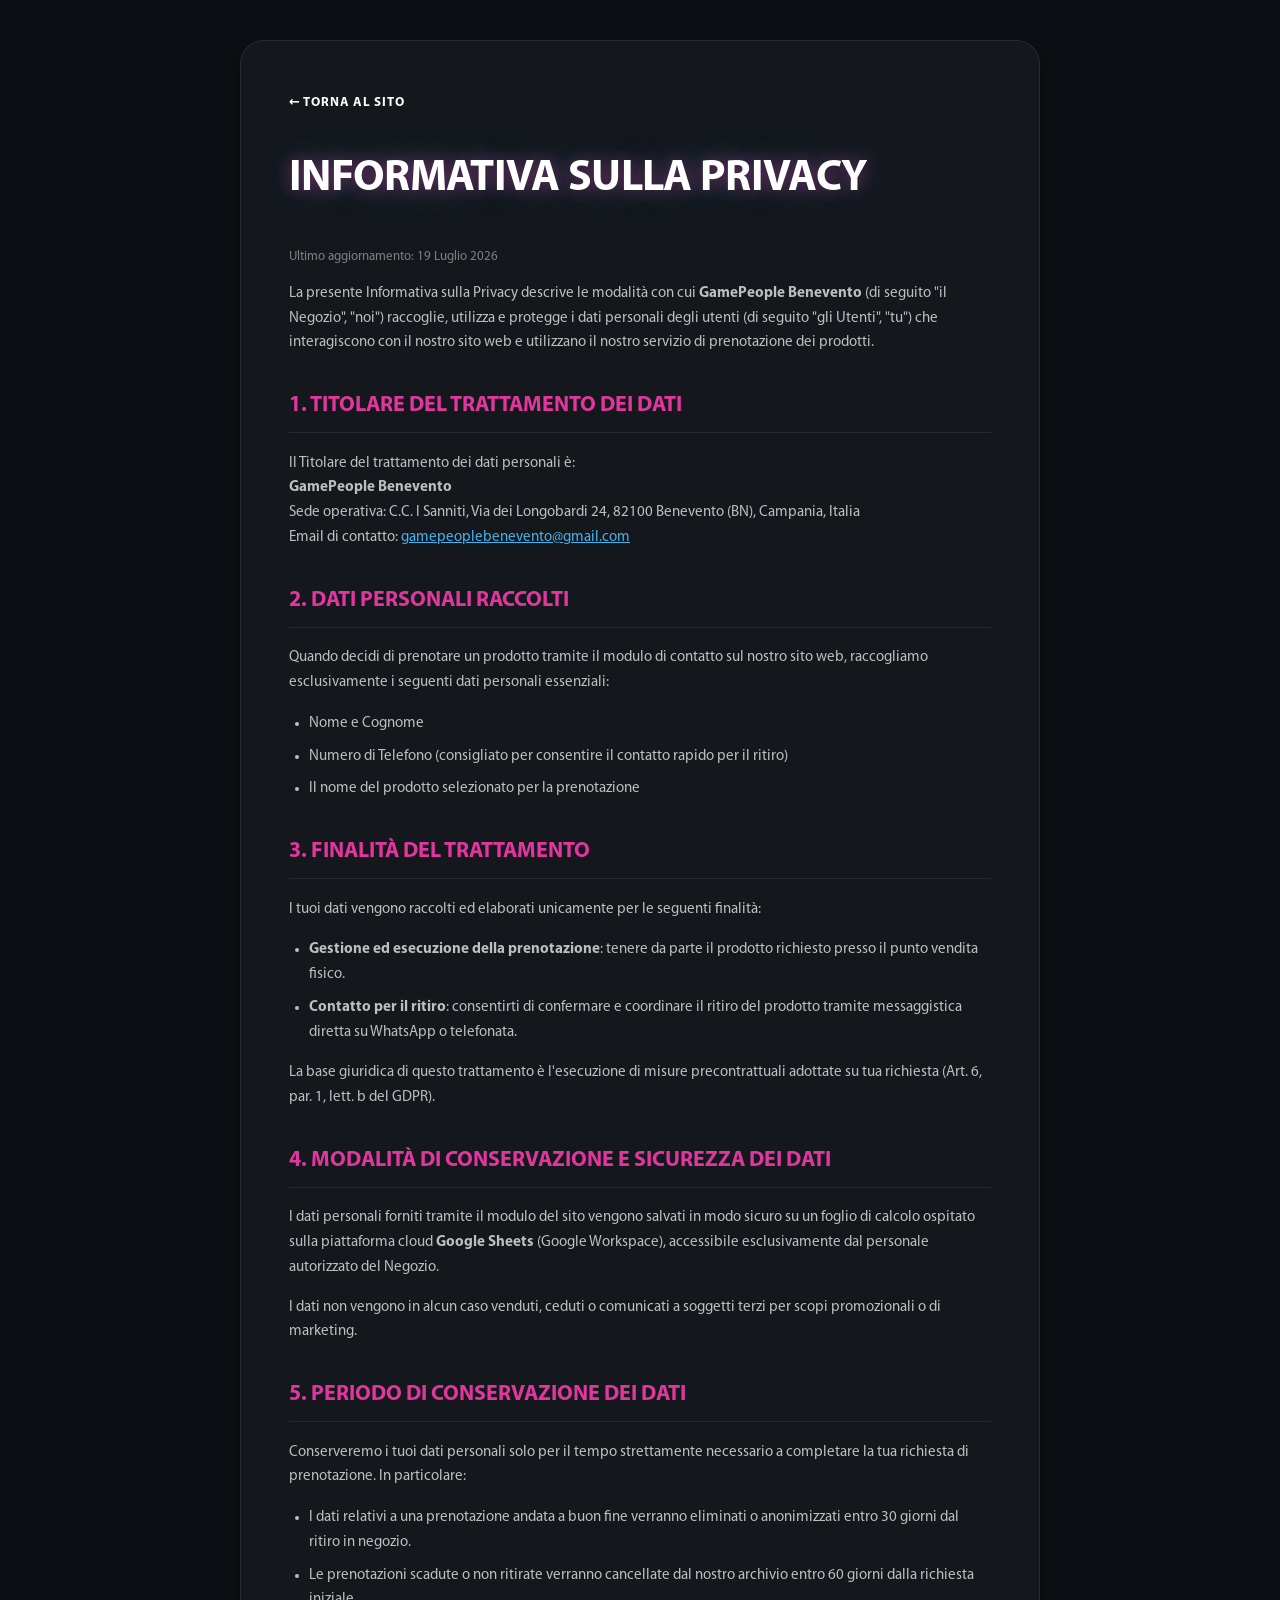
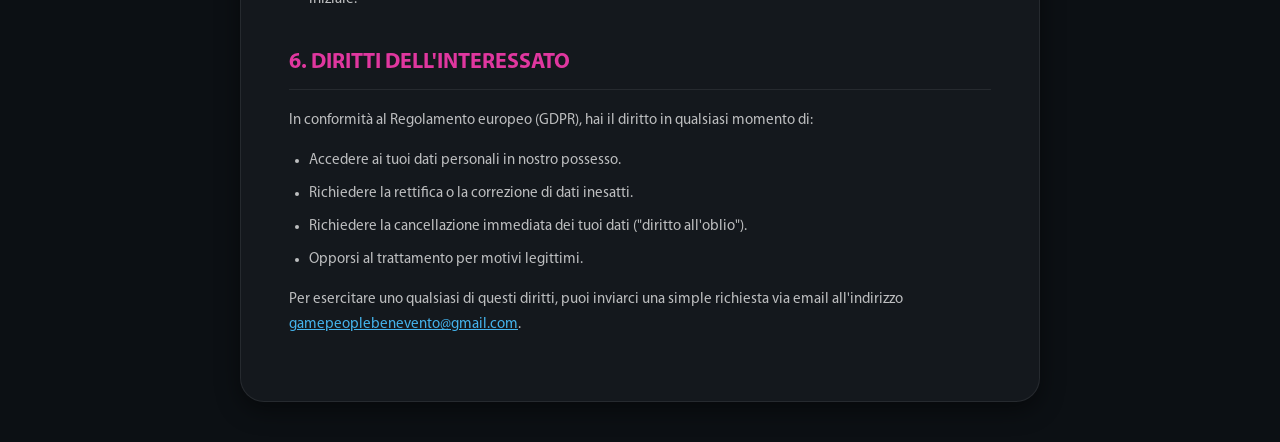
==== privacy.html @ 2a4a7c72 "feat: aggiunta conformità GDPR con checkbox privacy e pagina privacy.html" ====
<!DOCTYPE html>
<html lang="it">
<head>
  <meta charset="utf-8">
  <meta name="viewport" content="width=device-width, initial-scale=1">
  <title>Informativa sulla Privacy | GamePeople Benevento</title>
  <link rel="icon" href="../assets/logo-favicon.svg" type="image/svg+xml">
  <link rel="stylesheet" href="../colors_and_type.css">
  <style>
    body {
      background: var(--bg-stage);
      color: var(--fg-1);
      font-family: var(--font-body);
      line-height: 1.65;
      margin: 0;
      padding: 40px 20px;
      display: flex;
      justify-content: center;
      align-items: center;
      min-height: 100vh;
      box-sizing: border-box;
    }
    .container {
      max-width: 800px;
      width: 100%;
      background: var(--bg-card);
      border: 1px solid var(--border-hairline);
      border-radius: var(--radius-lg);
      padding: clamp(24px, 6vw, 48px);
      box-shadow: var(--shadow-card);
      box-sizing: border-box;
    }
    h1 {
      font-family: var(--font-display);
      text-transform: uppercase;
      color: #fff;
      text-shadow: var(--glow-headline-soft);
      margin-top: 0;
      font-size: clamp(28px, 4vw, 44px);
      letter-spacing: -0.015em;
    }
    h2 {
      font-family: var(--font-display);
      text-transform: uppercase;
      color: var(--gp-magenta-bright);
      margin-top: 32px;
      font-size: clamp(18px, 2.5vw, 22px);
      border-bottom: 1px solid var(--border-hairline);
      padding-bottom: 8px;
    }
    p, li {
      color: var(--fg-2);
      font-size: 15px;
    }
    ul {
      padding-left: 20px;
    }
    li {
      margin-bottom: 8px;
    }
    a {
      color: var(--gp-blue-bright);
      text-decoration: underline;
      transition: color 0.15s ease;
    }
    a:hover {
      color: #fff;
    }
    .back-btn {
      display: inline-flex;
      align-items: center;
      margin-bottom: 30px;
      color: #fff;
      font-weight: 700;
      text-transform: uppercase;
      font-size: 13px;
      letter-spacing: .06em;
      gap: 6px;
      transition: transform 0.15s ease;
      text-decoration: none;
    }
    .back-btn:hover {
      transform: translateX(-3px);
      color: var(--gp-magenta-bright);
    }
  </style>
</head>
<body>
  <div class="container">
    <a href="/" class="back-btn">
      ← Torna al sito
    </a>
    <h1>Informativa sulla Privacy</h1>
    <p style="color: var(--fg-3); font-size: 13px;">Ultimo aggiornamento: 19 Luglio 2026</p>
    <p>La presente Informativa sulla Privacy descrive le modalità con cui <strong>GamePeople Benevento</strong> (di seguito "il Negozio", "noi") raccoglie, utilizza e protegge i dati personali degli utenti (di seguito "gli Utenti", "tu") che interagiscono con il nostro sito web e utilizzano il nostro servizio di prenotazione dei prodotti.</p>

    <h2>1. Titolare del Trattamento dei Dati</h2>
    <p>Il Titolare del trattamento dei dati personali è:<br>
    <strong>GamePeople Benevento</strong><br>
    Sede operativa: C.C. I Sanniti, Via dei Longobardi 24, 82100 Benevento (BN), Campania, Italia<br>
    Email di contatto: <a href="mailto:gamepeoplebenevento@gmail.com">gamepeoplebenevento@gmail.com</a></p>

    <h2>2. Dati Personali Raccolti</h2>
    <p>Quando decidi di prenotare un prodotto tramite il modulo di contatto sul nostro sito web, raccogliamo esclusivamente i seguenti dati personali essenziali:</p>
    <ul>
      <li>Nome e Cognome</li>
      <li>Numero di Telefono (consigliato per consentire il contatto rapido per il ritiro)</li>
      <li>Il nome del prodotto selezionato per la prenotazione</li>
    </ul>

    <h2>3. Finalità del Trattamento</h2>
    <p>I tuoi dati vengono raccolti ed elaborati unicamente per le seguenti finalità:</p>
    <ul>
      <li><strong>Gestione ed esecuzione della prenotazione</strong>: tenere da parte il prodotto richiesto presso il punto vendita fisico.</li>
      <li><strong>Contatto per il ritiro</strong>: consentirti di confermare e coordinare il ritiro del prodotto tramite messaggistica diretta su WhatsApp o telefonata.</li>
    </ul>
    <p>La base giuridica di questo trattamento è l'esecuzione di misure precontrattuali adottate su tua richiesta (Art. 6, par. 1, lett. b del GDPR).</p>

    <h2>4. Modalità di Conservazione e Sicurezza dei Dati</h2>
    <p>I dati personali forniti tramite il modulo del sito vengono salvati in modo sicuro su un foglio di calcolo ospitato sulla piattaforma cloud <strong>Google Sheets</strong> (Google Workspace), accessibile esclusivamente dal personale autorizzato del Negozio.</p>
    <p>I dati non vengono in alcun caso venduti, ceduti o comunicati a soggetti terzi per scopi promozionali o di marketing.</p>

    <h2>5. Periodo di Conservazione dei Dati</h2>
    <p>Conserveremo i tuoi dati personali solo per il tempo strettamente necessario a completare la tua richiesta di prenotazione. In particolare:</p>
    <ul>
      <li>I dati relativi a una prenotazione andata a buon fine verranno eliminati o anonimizzati entro 30 giorni dal ritiro in negozio.</li>
      <li>Le prenotazioni scadute o non ritirate verranno cancellate dal nostro archivio entro 60 giorni dalla richiesta iniziale.</li>
    </ul>

    <h2>6. Diritti dell'Interessato</h2>
    <p>In conformità al Regolamento europeo (GDPR), hai il diritto in qualsiasi momento di:</p>
    <ul>
      <li>Accedere ai tuoi dati personali in nostro possesso.</li>
      <li>Richiedere la rettifica o la correzione di dati inesatti.</li>
      <li>Richiedere la cancellazione immediata dei tuoi dati ("diritto all'oblio").</li>
      <li>Opporsi al trattamento per motivi legittimi.</li>
    </ul>
    <p>Per esercitare uno qualsiasi di questi diritti, puoi inviarci una simple richiesta via email all'indirizzo <a href="mailto:gamepeoplebenevento@gmail.com">gamepeoplebenevento@gmail.com</a>.</p>
  </div>
</body>
</html>
---- colors_and_type.css ----
/* ============================================================
   GamePeople Benevento — Colors & Type
   Source: Figma "GamePeople.fig" — extracted Nov 2025
   Brand: Italian TCG / collectibles store, Benevento, Italy
   ============================================================ */

/* ----- Brand webfont: Myriad Pro (self-hosted, user-supplied) -----
   The real brand face. Humanist sans with full condensed family.
   - Regular / Light / Semibold / Bold  → body, UI, subheads
   - Bold Condensed (+italic)            → display headlines & "moment" lines
   Family names below are referenced by --font-display / --font-body. */

@font-face {
  font-family: 'Myriad Pro';
  font-weight: 300;
  font-style: normal;
  src: url('fonts/MyriadPro-Light.otf') format('opentype');
  font-display: swap;
}

@font-face {
  font-family: 'Myriad Pro';
  font-weight: 400;
  font-style: normal;
  src: url('fonts/MYRIADPRO-REGULAR.OTF') format('opentype');
  font-display: swap;
}

@font-face {
  font-family: 'Myriad Pro';
  font-weight: 600;
  font-style: normal;
  src: url('fonts/MYRIADPRO-SEMIBOLD.OTF') format('opentype');
  font-display: swap;
}

@font-face {
  font-family: 'Myriad Pro';
  font-weight: 600;
  font-style: italic;
  src: url('fonts/MYRIADPRO-SEMIBOLDIT.OTF') format('opentype');
  font-display: swap;
}

@font-face {
  font-family: 'Myriad Pro';
  font-weight: 700;
  font-style: normal;
  src: url('fonts/MYRIADPRO-BOLD.OTF') format('opentype');
  font-display: swap;
}

@font-face {
  font-family: 'Myriad Pro';
  font-weight: 700;
  font-style: italic;
  src: url('fonts/MYRIADPRO-BOLDIT.OTF') format('opentype');
  font-display: swap;
}

/* Condensed cuts get their own family name (stretch is unreliable for .otf) */
@font-face {
  font-family: 'Myriad Pro Cond';
  font-weight: 400;
  font-style: normal;
  src: url('fonts/MYRIADPRO-COND.OTF') format('opentype');
  font-display: swap;
}

@font-face {
  font-family: 'Myriad Pro Cond';
  font-weight: 400;
  font-style: italic;
  src: url('fonts/MYRIADPRO-CONDIT.OTF') format('opentype');
  font-display: swap;
}

@font-face {
  font-family: 'Myriad Pro Cond';
  font-weight: 700;
  font-style: normal;
  src: url('fonts/MYRIADPRO-BOLDCOND.OTF') format('opentype');
  font-display: swap;
}

@font-face {
  font-family: 'Myriad Pro Cond';
  font-weight: 700;
  font-style: italic;
  src: url('fonts/MYRIADPRO-BOLDCONDIT.OTF') format('opentype');
  font-display: swap;
}

/* ----- Paired display face: Bricolage Grotesque (Google Fonts CDN) -----
   Characterful modern grotesque for short hero headlines. Pairs with the
   humanist Myriad Pro workhorse. Not a brand-supplied file — CDN-delivered. */
@import url('https://fonts.googleapis.com/css2?family=Bricolage+Grotesque:opsz,wght@12..96,600;12..96,700;12..96,800&display=swap');

:root {
  /* ---------- BRAND CORE (real logo palette) ------------- */
  --gp-magenta: #B31E80;
  /* primary brand magenta (real logo) */
  --gp-magenta-deep: #8E1566;
  /* shadow / hover variant       */
  --gp-magenta-bright: #E0379F;
  /* lifted magenta for glow on dark */
  --gp-blue: #2D99D5;
  /* secondary blue (real logo dots) */
  --gp-blue-deep: #2178AB;
  --gp-blue-bright: #45B4ED;
  /* lifted blue for glow on dark   */
  --gp-cyan: #2D99D5;
  /* alias — brand secondary is this blue */
  --gp-cyan-deep: #2178AB;

  /* ---------- COMMUNICATION PALETTE ----------------------- */
  /* Dark stage + white headlines wrapped in a magenta/blue chroma glow */
  --gp-ink: #0C1014;
  /* official Figma var "gray-100" */
  --gp-ink-soft: #14181D;
  /* lifted surface on dark      */
  --gp-ink-card: #1E2329;
  /* tertiary surface            */
  --gp-paper: #FFFFFF;
  /* official Figma var "white-100" */
  --gp-paper-dim: rgba(255, 255, 255, .72);
  --gp-paper-mute: rgba(255, 255, 255, .45);

  /* ---------- SEMANTIC SURFACES --------------------------- */
  --fg-1: var(--gp-paper);
  /* primary text on dark */
  --fg-2: var(--gp-paper-dim);
  /* secondary text       */
  --fg-3: var(--gp-paper-mute);
  /* tertiary / meta      */
  --fg-accent: var(--gp-paper);
  /* hero headline fill = white + chroma glow */
  --fg-magenta: var(--gp-magenta-bright);
  /* magenta accent on dark */
  --fg-blue: var(--gp-blue-bright);
  /* blue accent on dark    */
  --fg-link: var(--gp-blue-bright);
  /* link / pin / CTA       */
  --fg-pop: var(--gp-magenta);
  /* pop-callout ink (was orange) */

  --bg-stage: var(--gp-ink);
  /* default canvas       */
  --bg-stage-grad: radial-gradient(circle at 50% 0%, #1A1F26 0%, #0C1014 60%);
  --bg-card: var(--gp-ink-soft);
  --bg-card-2: var(--gp-ink-card);

  --border-hairline: rgba(255, 255, 255, .08);
  --border-strong: rgba(255, 255, 255, .18);

  /* ---------- TYPOGRAPHY (FAMILIES) ----------------------- */
  /* Display: Bricolage Grotesque — paired display face for short hero words */
  --font-display: 'Bricolage Grotesque', 'Myriad Pro', system-ui, sans-serif;
  /* Condensed: Myriad Pro Bold Condensed — for long headline lines        */
  --font-cond: 'Myriad Pro Cond', 'Arial Narrow', sans-serif;
  /* Subhead / body / UI: Myriad Pro upright                                */
  --font-body: 'Myriad Pro', 'Helvetica Neue', system-ui, -apple-system, Arial, sans-serif;
  /* "Moment" lines (timestamps): Myriad Pro Condensed (bold + italic)      */
  --font-moment: 'Myriad Pro Cond', 'Myriad Pro', sans-serif;
  --font-serif: var(--font-moment);
  /* back-compat alias */

  /* ---------- TYPE SCALE (px) ----------------------------- */
  --fs-display-xl: 220px;
  /* hero IG headlines (FB09, YU-GI-OH!) */
  --fs-display-lg: 140px;
  --fs-display-md: 88px;
  --fs-h1: 64px;
  --fs-h2: 44px;
  --fs-h3: 32px;
  --fs-body-lg: 22px;
  --fs-body: 17px;
  --fs-body-sm: 14px;
  --fs-meta: 12px;

  --lh-tight: 0.92;
  --lh-snug: 1.05;
  --lh-normal: 1.35;
  --lh-loose: 1.55;

  --ls-display: -0.01em;
  --ls-headline: 0.02em;
  --ls-caps: 0.08em;
  /* wide-tracked label caps */

  /* ---------- SPACING (modular, 4px base) ----------------- */
  --sp-1: 4px;
  --sp-2: 8px;
  --sp-3: 12px;
  --sp-4: 16px;
  --sp-5: 24px;
  --sp-6: 32px;
  --sp-7: 48px;
  --sp-8: 64px;
  --sp-9: 96px;

  /* ---------- RADII & SHADOWS ----------------------------- */
  --radius-sm: 6px;
  --radius-md: 12px;
  --radius-lg: 24px;
  --radius-pill: 999px;

  /* The signature chroma glow: magenta core + blue halo + faint white.
     Wraps the white hero headlines — neon-arcade energy for the TCG store. */
  --glow-headline: 0 0 22px rgba(224, 55, 159, .60),
    0 0 52px rgba(69, 180, 237, .42),
    0 0 8px rgba(255, 255, 255, .30);
  --glow-headline-soft: 0 0 16px rgba(224, 55, 159, .45),
    0 0 34px rgba(69, 180, 237, .30);
  /* Single-hue glows for monochrome headlines */
  --glow-magenta: 0 0 26px rgba(224, 55, 159, .60), 0 0 10px rgba(224, 55, 159, .55);
  --glow-blue: 0 0 26px rgba(69, 180, 237, .60), 0 0 10px rgba(69, 180, 237, .55);

  --shadow-card: 0 8px 24px rgba(0, 0, 0, .45);
  --shadow-pop: 0 12px 40px rgba(0, 0, 0, .6);
}

/* ============================================================
   SEMANTIC ELEMENT STYLES
   Apply by default to common tags + .gp-* helpers
   ============================================================ */

.gp-stage {
  background: var(--bg-stage);
  color: var(--fg-1);
  font-family: var(--font-body);
}

/* ----- Display headlines (white, wrapped in the chroma glow) - */
.gp-display,
h1.gp-display {
  font-family: var(--font-display);
  font-weight: 800;
  /* Bricolage Grotesque ExtraBold */
  font-size: var(--fs-display-lg);
  line-height: var(--lh-tight);
  letter-spacing: var(--ls-display);
  color: var(--fg-accent);
  /* white */
  text-shadow: var(--glow-headline);
  text-transform: uppercase;
}

.gp-display--xl {
  font-size: var(--fs-display-xl);
}

.gp-display--md {
  font-size: var(--fs-display-md);
}

/* Monochrome headline variants */
.gp-display--magenta {
  color: var(--fg-magenta);
  text-shadow: var(--glow-magenta);
}

.gp-display--blue {
  color: var(--fg-blue);
  text-shadow: var(--glow-blue);
}

/* Condensed display for long Italian lines (uses the Myriad cut) */
.gp-display--cond {
  font-family: var(--font-cond);
  font-weight: 700;
  letter-spacing: 0;
}

/* ----- White subhead (the bold sans line under headlines) -- */
.gp-subhead {
  font-family: var(--font-body);
  font-weight: 700;
  font-size: var(--fs-h2);
  line-height: var(--lh-snug);
  letter-spacing: var(--ls-headline);
  color: var(--fg-1);
  text-transform: uppercase;
}

/* ----- "Moment" lines (timestamps, "DOMANI alle 15:00") ----
   Myriad Pro Condensed; magenta upright bold noun + white
   condensed italic time.                                       */
.gp-serif,
.gp-moment {
  font-family: var(--font-moment);
  font-weight: 700;
  font-size: var(--fs-display-md);
  line-height: var(--lh-snug);
  color: var(--fg-magenta);
  text-shadow: var(--glow-magenta);
  text-transform: uppercase;
}

.gp-serif--italic,
.gp-moment--italic {
  font-style: italic;
  font-weight: 400;
  text-transform: none;
  color: var(--fg-1);
  text-shadow: 0 0 18px rgba(255, 255, 255, .25);
}

/* ----- Pop callout (orange box for unexpected finds) ------- */
.gp-pop {
  display: inline-block;
  background: var(--gp-paper);
  color: var(--fg-pop);
  font-family: var(--font-body);
  font-weight: 700;
  text-transform: uppercase;
  font-size: var(--fs-h3);
  padding: var(--sp-3) var(--sp-5);
  letter-spacing: 0;
  line-height: 1.18;
  border-radius: 4px;
  box-shadow: var(--shadow-pop);
}

/* ----- Wide-tracked label caps ----------------------------- */
.gp-label {
  font-family: var(--font-body);
  font-weight: 700;
  font-size: var(--fs-body-sm);
  text-transform: uppercase;
  letter-spacing: var(--ls-caps);
  color: var(--fg-2);
}

/* ----- Body copy ------------------------------------------- */
.gp-body {
  font-family: var(--font-body);
  font-weight: 400;
  font-size: var(--fs-body);
  line-height: var(--lh-loose);
  color: var(--fg-2);
  text-wrap: pretty;
}

/* ----- Address / meta block (Facebook cover style) --------- */
.gp-meta {
  font-family: var(--font-body);
  font-weight: 700;
  font-size: var(--fs-body-lg);
  color: var(--fg-1);
}

.gp-meta__sub {
  font-weight: 400;
  color: var(--fg-2);
  font-size: var(--fs-body);
}
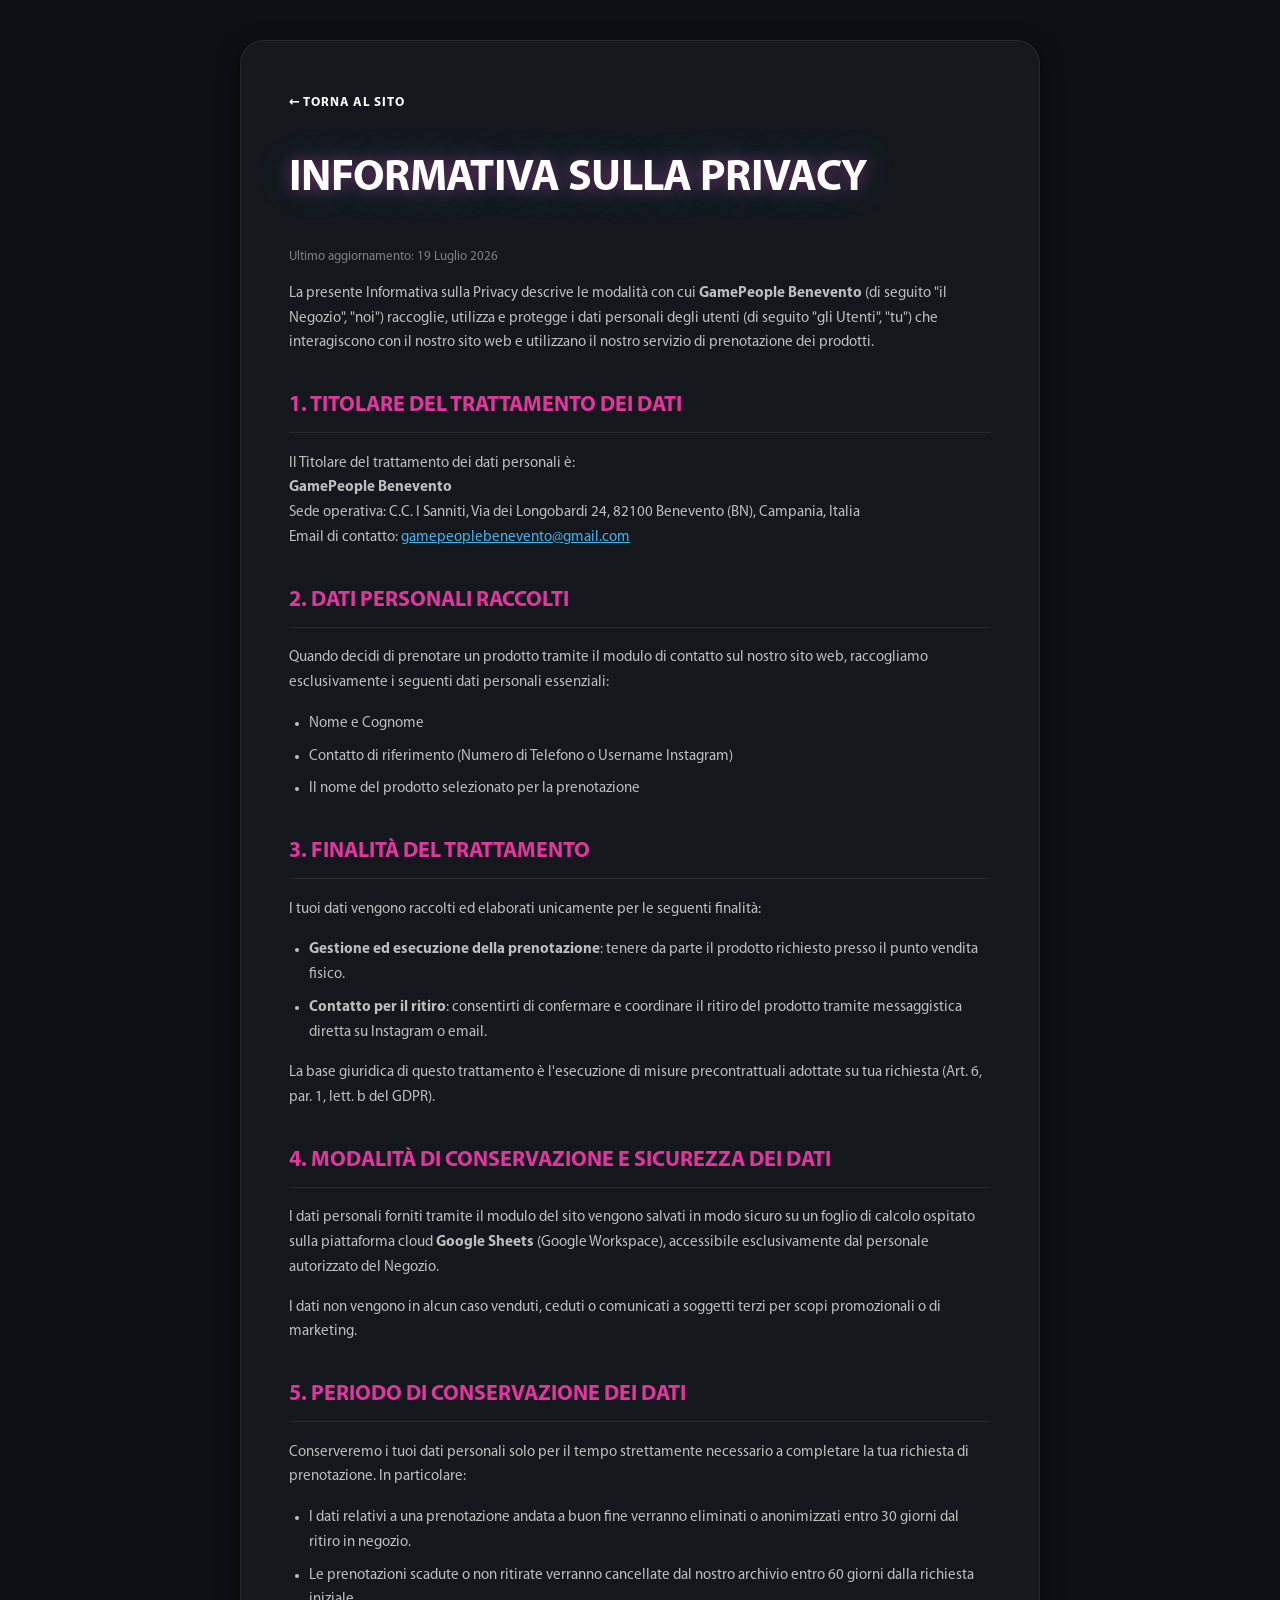
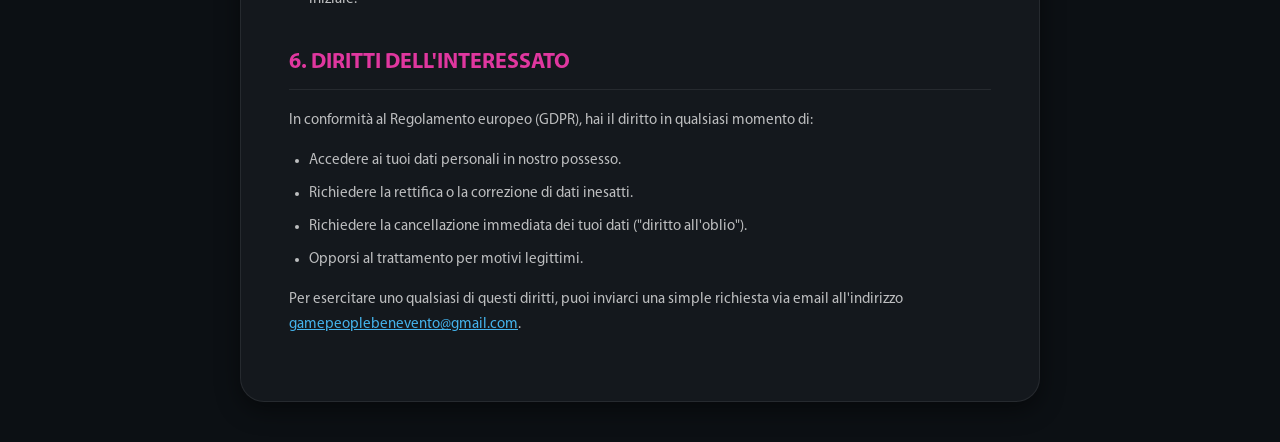
==== commit 3289d576: "feat: rimosso cellulare personale, integrato Instagram DM per le prenotazioni" ====
--- a/privacy.html
+++ b/privacy.html
@@ -104,7 +104,7 @@
     <p>Quando decidi di prenotare un prodotto tramite il modulo di contatto sul nostro sito web, raccogliamo esclusivamente i seguenti dati personali essenziali:</p>
     <ul>
       <li>Nome e Cognome</li>
-      <li>Numero di Telefono (consigliato per consentire il contatto rapido per il ritiro)</li>
+      <li>Contatto di riferimento (Numero di Telefono o Username Instagram)</li>
       <li>Il nome del prodotto selezionato per la prenotazione</li>
     </ul>
 
@@ -112,7 +112,7 @@
     <p>I tuoi dati vengono raccolti ed elaborati unicamente per le seguenti finalità:</p>
     <ul>
       <li><strong>Gestione ed esecuzione della prenotazione</strong>: tenere da parte il prodotto richiesto presso il punto vendita fisico.</li>
-      <li><strong>Contatto per il ritiro</strong>: consentirti di confermare e coordinare il ritiro del prodotto tramite messaggistica diretta su WhatsApp o telefonata.</li>
+      <li><strong>Contatto per il ritiro</strong>: consentirti di confermare e coordinare il ritiro del prodotto tramite messaggistica diretta su Instagram o email.</li>
     </ul>
     <p>La base giuridica di questo trattamento è l'esecuzione di misure precontrattuali adottate su tua richiesta (Art. 6, par. 1, lett. b del GDPR).</p>
 
